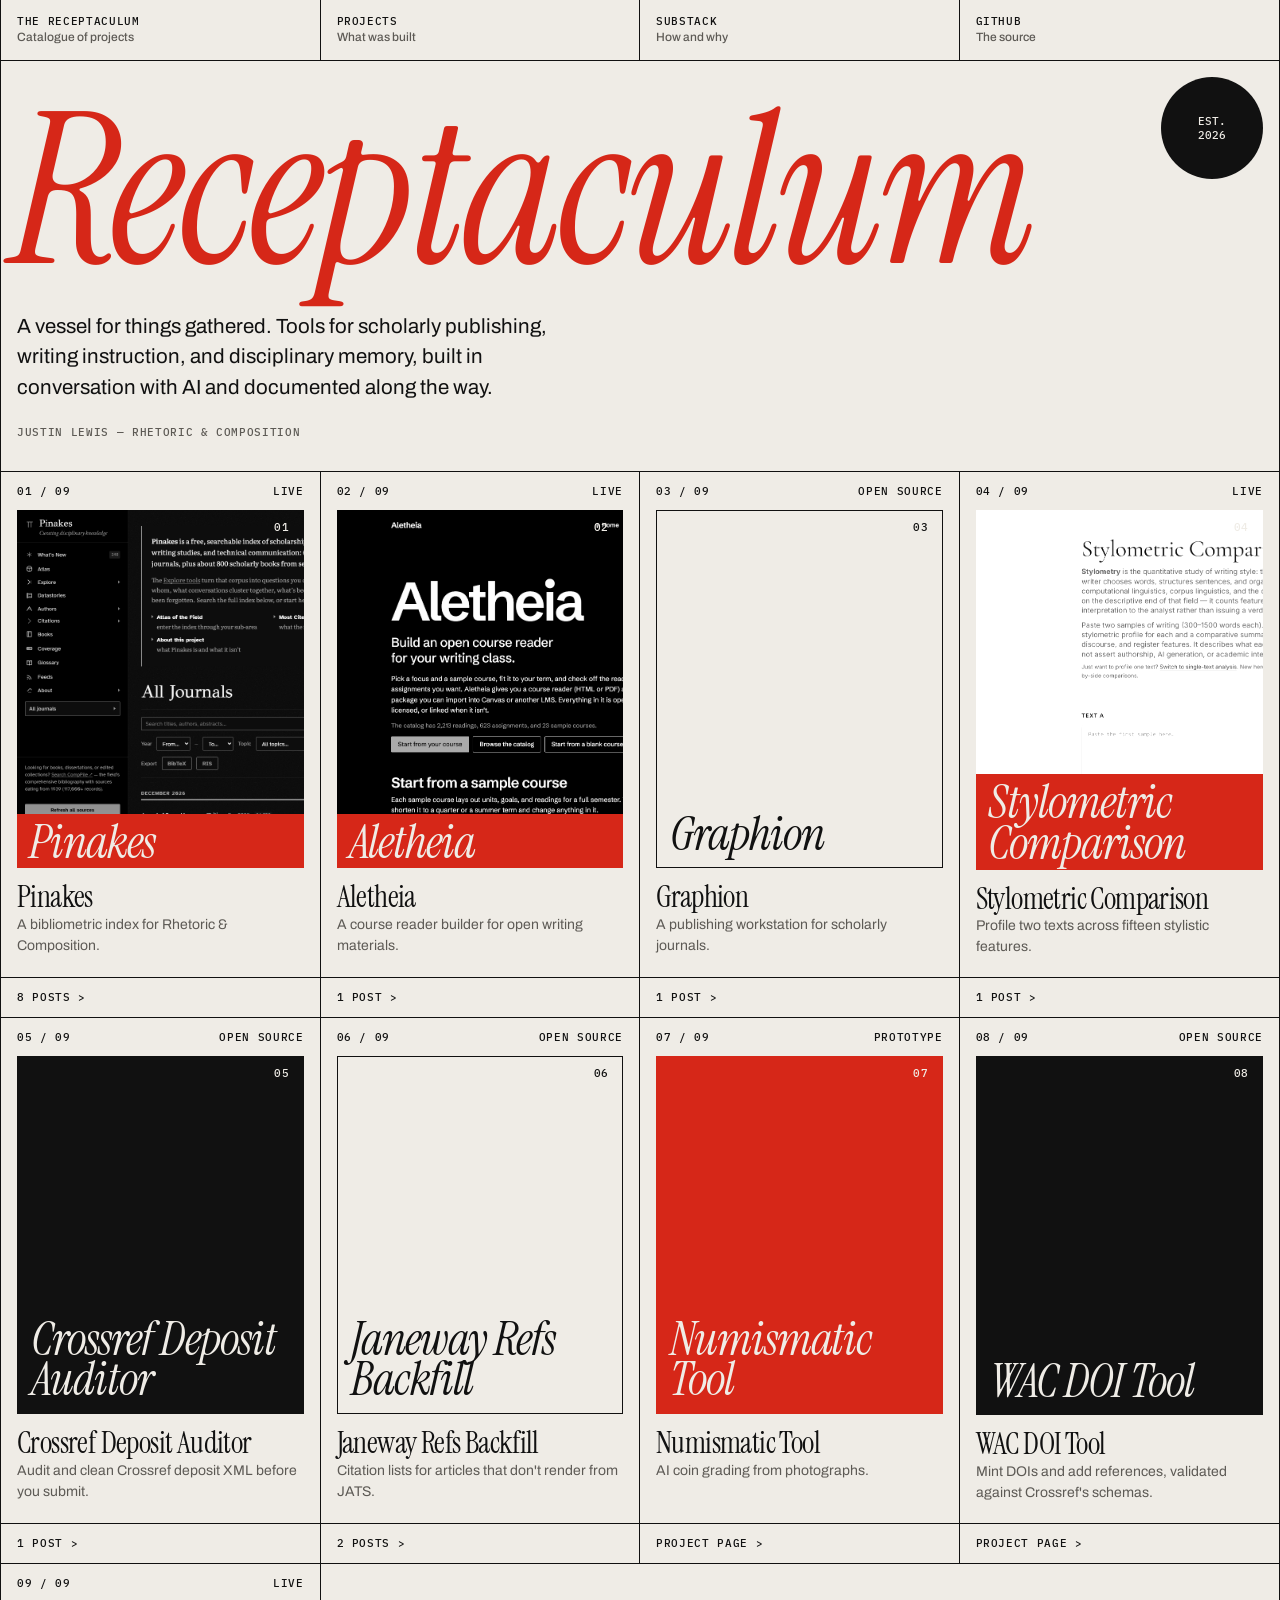
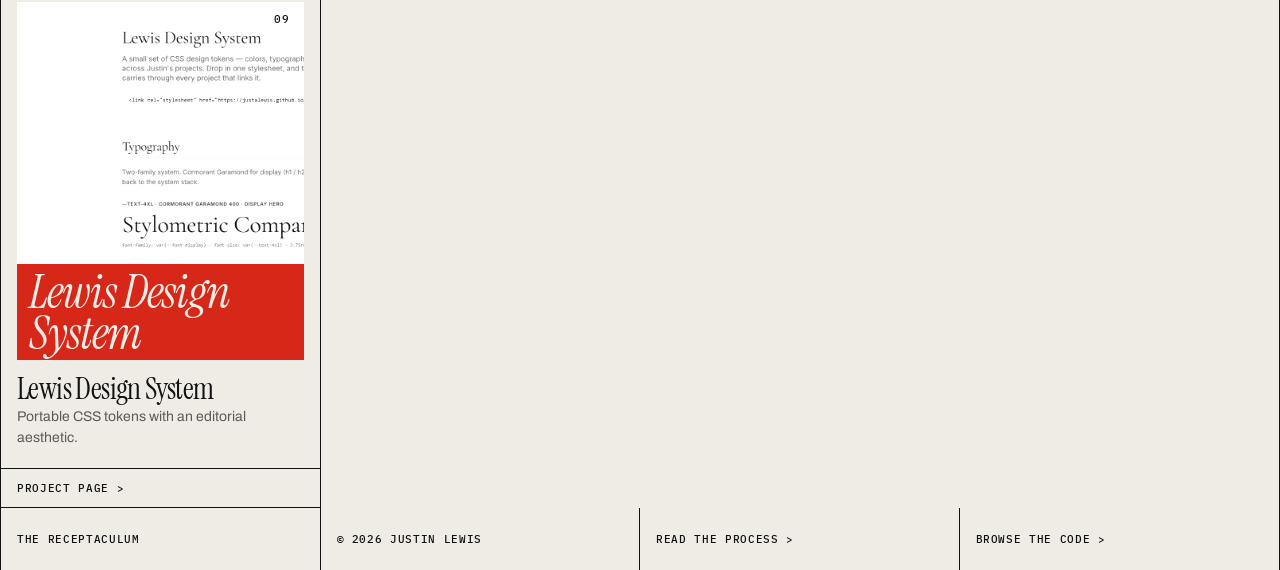
==== index.html @ e4138d4d "Initial site: card grid, project pages, project data Co-Authored-By: Claude Sonnet 5.5 <noreply@anth" ====
<!doctype html>
<html lang="en">
<head>
<meta charset="utf-8">
<meta name="viewport" content="width=device-width,initial-scale=1">
<title>The Receptaculum</title>
<meta name="description" content="Justin Lewis's catalogue of tools built with AI: scholarly infrastructure, writing pedagogy, and publishing.">
<link rel="stylesheet" href="style.css">
</head>
<body>
<div class="wrap">
  <header class="top mono">
    <a href="index.html">The Receptaculum<small>Catalogue of projects</small></a>
    <a href="#projects">Projects<small>What was built</small></a>
    <a id="sub" href="#">Substack<small>How and why</small></a>
    <a id="gh" href="#">GitHub<small>The source</small></a>
  </header>
  <section class="hero">
    <div class="star">Est.<br>2026</div>
    <h1 class="display">Receptaculum</h1>
    <p>A vessel for things gathered. Tools for scholarly publishing, writing instruction, and disciplinary memory, built in conversation with AI and documented along the way.</p>
    <div class="label by">Justin Lewis &mdash; Rhetoric &amp; Composition</div>
  </section>
  <main id="projects" class="grid"></main>
  <footer class="mono">
    <div>The Receptaculum</div>
    <div>&copy; 2026 Justin Lewis</div>
    <div><a id="sub2" href="#">Read the process &gt;</a></div>
    <div><a id="gh2" href="#">Browse the code &gt;</a></div>
  </footer>
</div>
<script src="data/projects.js"></script>
<script src="app.js"></script>
<script>renderIndex()</script>
</body>
</html>
---- style.css ----
@import url("https://fonts.googleapis.com/css2?family=Instrument+Serif:ital@0;1&family=IBM+Plex+Mono:wght@400;500&family=Archivo:wght@400;500;700&display=swap");
:root{--paper:#efece6;--ink:#111;--red:#d62718;--rule:#111;--mute:#5d5a55}
*{box-sizing:border-box;margin:0}
html{background:var(--paper)}
body{background:var(--paper);color:var(--ink);font:400 16px/1.5 Archivo,system-ui,sans-serif;-webkit-font-smoothing:antialiased}
a{color:inherit;text-decoration:none}
.mono,.label{font:500 11px/1.3 "IBM Plex Mono",monospace;text-transform:uppercase;letter-spacing:.06em}
.display{font-family:"Instrument Serif",serif;font-weight:400;letter-spacing:-.02em;line-height:.86}
.wrap{max-width:1600px;margin:0 auto;border-left:1px solid var(--rule);border-right:1px solid var(--rule)}
header.top{display:grid;grid-template-columns:repeat(4,1fr);border-bottom:1px solid var(--rule)}
header.top>*{padding:14px 16px;border-right:1px solid var(--rule)}
header.top>*:last-child{border-right:0}
header.top a:hover{color:var(--red)}
header.top small{display:block;color:var(--mute);font-family:Archivo;text-transform:none;letter-spacing:0;font-size:12px;margin-top:2px}
.hero{position:relative;padding:40px 16px 32px;border-bottom:1px solid var(--rule);overflow:hidden}
.hero h1{font-size:clamp(70px,16.5vw,300px);color:var(--red);font-style:italic;margin-left:-.03em}
.hero p{max-width:560px;font-size:clamp(17px,1.6vw,22px);margin-top:28px}
.hero .by{margin-top:22px;color:var(--mute)}
.hero .star{position:absolute;right:16px;top:16px;width:clamp(60px,8vw,120px);aspect-ratio:1;background:var(--ink);color:var(--paper);display:grid;place-items:center;font:500 11px "IBM Plex Mono";text-transform:uppercase;text-align:center;border-radius:50%}
.grid{display:grid;grid-template-columns:repeat(4,1fr)}
.card{display:flex;flex-direction:column;border-right:1px solid var(--rule);border-bottom:1px solid var(--rule);min-height:520px;background:var(--paper);transition:background .15s}
.card:nth-child(4n){border-right:0}
.card .meta{display:flex;justify-content:space-between;padding:12px 16px}
.card .plate{margin:0 16px;aspect-ratio:4/5;position:relative;overflow:hidden;display:flex;align-items:flex-end;padding:14px}
.card .plate img{position:absolute;inset:0;width:100%;height:100%;object-fit:cover;filter:grayscale(1) contrast(1.15);transition:filter .2s}
.card:hover .plate img{filter:none}
.plate.red{background:var(--red);color:var(--paper)}.plate.ink{background:var(--ink);color:var(--paper)}.plate.paper{background:var(--paper);color:var(--ink);box-shadow:inset 0 0 0 1px var(--ink)}
.plate .t{position:relative;font-size:clamp(34px,3.7vw,68px);font-style:italic;overflow-wrap:break-word;hyphens:none}
.plate .band{background:var(--red);color:var(--paper);padding:8px 12px 6px;margin:-14px;width:calc(100% + 28px)}
.card .plate img{object-position:top left}
.plate .no{position:absolute;top:10px;right:14px;font:500 11px "IBM Plex Mono"}
.card h2{font-size:30px;padding:16px 16px 4px;font-weight:400}
.card p.tag{padding:0 16px 20px;color:var(--mute);font-size:14px;flex:1}
.card .go{padding:12px 16px;border-top:1px solid var(--rule)}
.card:hover{background:var(--ink);color:var(--paper)}.card:hover .go{color:var(--red)}.card:hover p.tag{color:#bbb}
footer{display:grid;grid-template-columns:repeat(4,1fr)}
footer>*{padding:24px 16px;border-right:1px solid var(--rule)}footer>*:last-child{border-right:0}
footer a:hover{color:var(--red)}
.back{padding:14px 16px;border-bottom:1px solid var(--rule);display:block}.back:hover{color:var(--red)}
.p-head{display:grid;grid-template-columns:3fr 1fr;border-bottom:1px solid var(--rule)}
.p-head h1{font-size:clamp(60px,11vw,200px);font-style:italic;padding:28px 16px 20px;color:var(--red);overflow-wrap:anywhere}
.p-head .side{border-left:1px solid var(--rule);padding:16px;display:flex;flex-direction:column;gap:14px}
.p-body{display:grid;grid-template-columns:repeat(4,1fr)}
.p-body>section{padding:20px 16px 32px;border-right:1px solid var(--rule);border-bottom:1px solid var(--rule)}.p-body>section:last-child{border-right:0}
.p-body .lead{grid-column:span 2;font-size:clamp(18px,1.8vw,24px);line-height:1.35}
.p-body .lead .display{font-size:clamp(40px,4.5vw,72px);line-height:.95;display:block;margin-bottom:20px}
.shot{aspect-ratio:16/10;margin-top:24px}
.shot img{width:100%;height:100%;object-fit:cover;filter:grayscale(1) contrast(1.1)}
.btn{display:block;border:1px solid var(--ink);padding:12px 14px;margin-top:10px}.btn:hover{background:var(--ink);color:var(--paper)}.btn.red{background:var(--red);border-color:var(--red);color:var(--paper)}.btn.red:hover{background:var(--ink);border-color:var(--ink)}
.posts li{list-style:none;border-top:1px solid var(--rule);padding:12px 0}.posts li:last-child{border-bottom:1px solid var(--rule)}
.posts a{font:400 21px/1.15 "Instrument Serif",serif;display:block;margin-bottom:4px}.posts a:hover{color:var(--red)}
.chips{display:flex;flex-wrap:wrap;gap:6px}.chips span{border:1px solid var(--ink);padding:3px 8px}
.empty{color:var(--mute)}
@media(max-width:1000px){.grid,footer,header.top,.p-body{grid-template-columns:repeat(2,1fr)}
.card:nth-child(4n){border-right:1px solid var(--rule)}.card:nth-child(2n){border-right:0}
.p-body>section:nth-child(2n){border-right:0}.p-body .lead{grid-column:span 2}
header.top>*:nth-child(2){border-right:0}header.top>*{border-bottom:1px solid var(--rule)}}
@media(max-width:560px){.grid,footer,header.top,.p-body,.p-head{grid-template-columns:1fr}
.card,.card:nth-child(n){border-right:0;min-height:0}header.top>*,footer>*,.p-body>section{border-right:0}
.p-head .side{border-left:0;border-top:1px solid var(--rule)}.p-body .lead{grid-column:auto}}
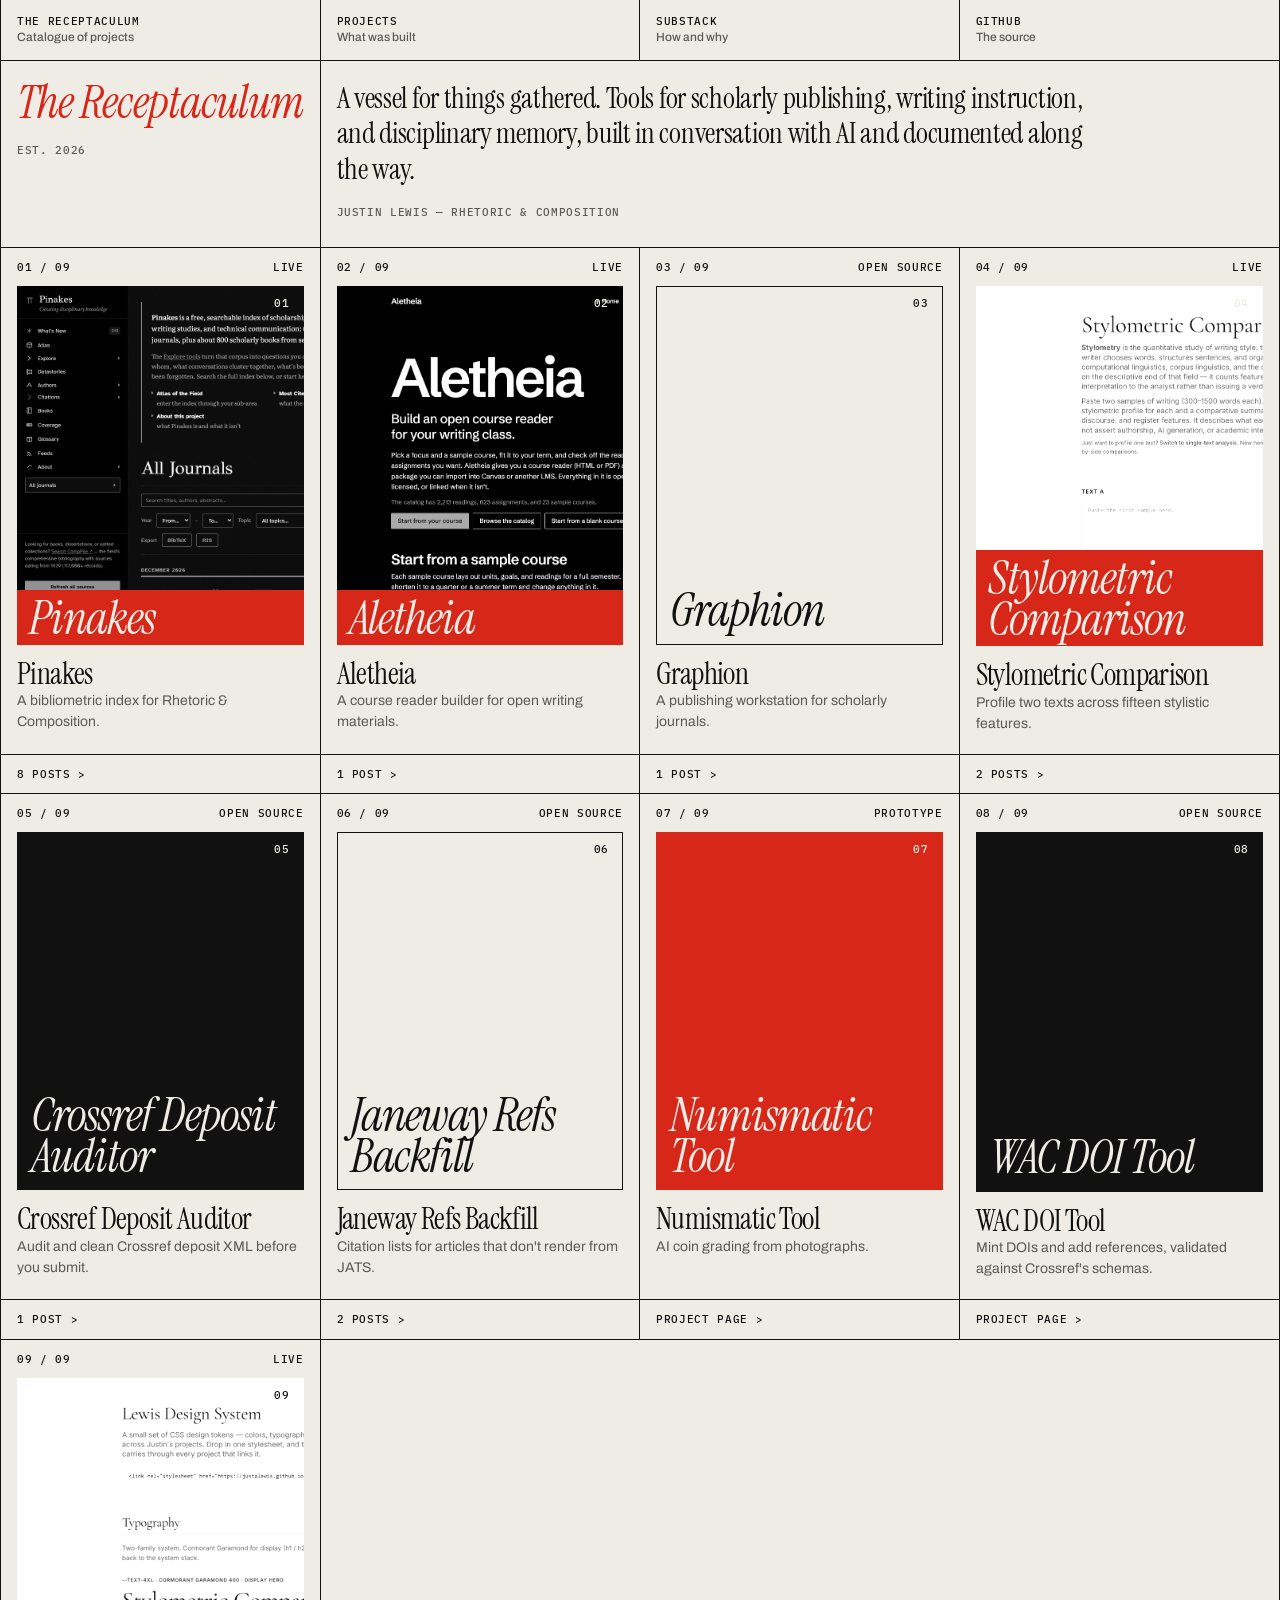
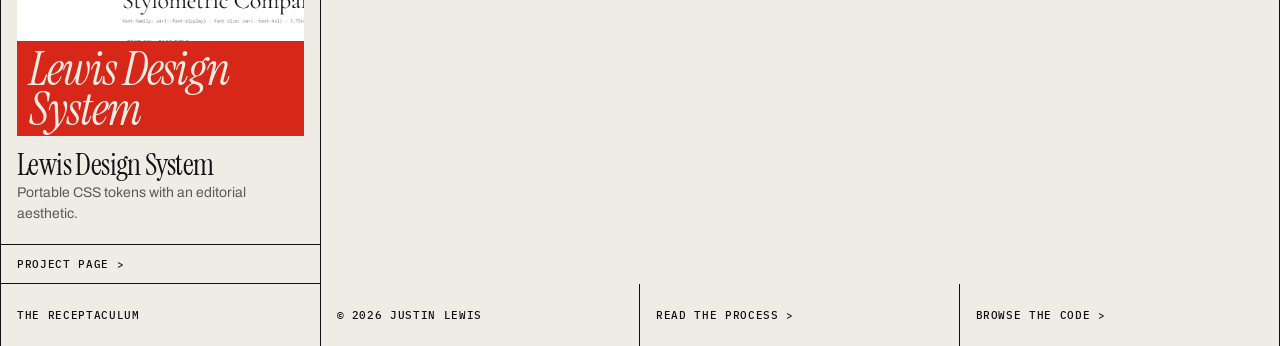
==== commit 092b50ba: "Quiet home wordmark, fuller Graphion and Stylometric pages Co-Authored-By: Claude Sonnet 5.5 <norepl" ====
--- a/index.html
+++ b/index.html
@@ -16,10 +16,9 @@
     <a id="gh" href="#">GitHub<small>The source</small></a>
   </header>
   <section class="hero">
-    <div class="star">Est.<br>2026</div>
-    <h1 class="display">Receptaculum</h1>
-    <p>A vessel for things gathered. Tools for scholarly publishing, writing instruction, and disciplinary memory, built in conversation with AI and documented along the way.</p>
-    <div class="label by">Justin Lewis &mdash; Rhetoric &amp; Composition</div>
+    <div class="id"><h1 class="display">The Receptaculum</h1><div class="label by">Est. 2026</div></div>
+    <div><p>A vessel for things gathered. Tools for scholarly publishing, writing instruction, and disciplinary memory, built in conversation with AI and documented along the way.</p>
+    <div class="label by">Justin Lewis &mdash; Rhetoric &amp; Composition</div></div>
   </section>
   <main id="projects" class="grid"></main>
   <footer class="mono">
--- a/style.css
+++ b/style.css
@@ -12,11 +12,13 @@
 header.top>*:last-child{border-right:0}
 header.top a:hover{color:var(--red)}
 header.top small{display:block;color:var(--mute);font-family:Archivo;text-transform:none;letter-spacing:0;font-size:12px;margin-top:2px}
-.hero{position:relative;padding:40px 16px 32px;border-bottom:1px solid var(--rule);overflow:hidden}
-.hero h1{font-size:clamp(70px,16.5vw,300px);color:var(--red);font-style:italic;margin-left:-.03em}
-.hero p{max-width:560px;font-size:clamp(17px,1.6vw,22px);margin-top:28px}
-.hero .by{margin-top:22px;color:var(--mute)}
-.hero .star{position:absolute;right:16px;top:16px;width:clamp(60px,8vw,120px);aspect-ratio:1;background:var(--ink);color:var(--paper);display:grid;place-items:center;font:500 11px "IBM Plex Mono";text-transform:uppercase;text-align:center;border-radius:50%}
+.hero{display:grid;grid-template-columns:1fr 3fr;border-bottom:1px solid var(--rule)}
+.hero>*{padding:20px 16px 28px}
+.hero .id{border-right:1px solid var(--rule)}
+.hero h1{font-size:clamp(34px,3.6vw,56px);color:var(--red);font-style:italic;line-height:.95}
+.hero p{max-width:760px;font-size:clamp(20px,2.3vw,34px);line-height:1.2;font-family:"Instrument Serif",serif;letter-spacing:-.01em}
+.hero .by{margin-top:18px;color:var(--mute)}
+@media(max-width:700px){.hero{grid-template-columns:1fr}.hero .id{border-right:0;border-bottom:1px solid var(--rule)}}
 .grid{display:grid;grid-template-columns:repeat(4,1fr)}
 .card{display:flex;flex-direction:column;border-right:1px solid var(--rule);border-bottom:1px solid var(--rule);min-height:520px;background:var(--paper);transition:background .15s}
 .card:nth-child(4n){border-right:0}
@@ -51,6 +53,14 @@
 .posts a{font:400 21px/1.15 "Instrument Serif",serif;display:block;margin-bottom:4px}.posts a:hover{color:var(--red)}
 .chips{display:flex;flex-wrap:wrap;gap:6px}.chips span{border:1px solid var(--ink);padding:3px 8px}
 .empty{color:var(--mute)}
+.pipeline{display:grid;grid-auto-flow:column;grid-auto-columns:1fr;border-bottom:1px solid var(--rule)}
+.pipeline span{padding:14px 16px;border-right:1px solid var(--rule)}.pipeline span:last-child{border-right:0;background:var(--red);color:var(--paper)}
+.details{display:grid;grid-template-columns:repeat(2,1fr)}
+.details section{padding:24px 16px 36px;border-right:1px solid var(--rule);border-bottom:1px solid var(--rule)}.details section:nth-child(2n){border-right:0}
+.details .label{color:var(--red);margin-bottom:14px}
+.details p{font-size:17px;line-height:1.55;max-width:60ch}
+@media(max-width:1000px){.pipeline{grid-auto-flow:row}.pipeline span{border-right:0;border-bottom:1px solid var(--rule)}}
+@media(max-width:700px){.details{grid-template-columns:1fr}.details section{border-right:0}}
 @media(max-width:1000px){.grid,footer,header.top,.p-body{grid-template-columns:repeat(2,1fr)}
 .card:nth-child(4n){border-right:1px solid var(--rule)}.card:nth-child(2n){border-right:0}
 .p-body>section:nth-child(2n){border-right:0}.p-body .lead{grid-column:span 2}
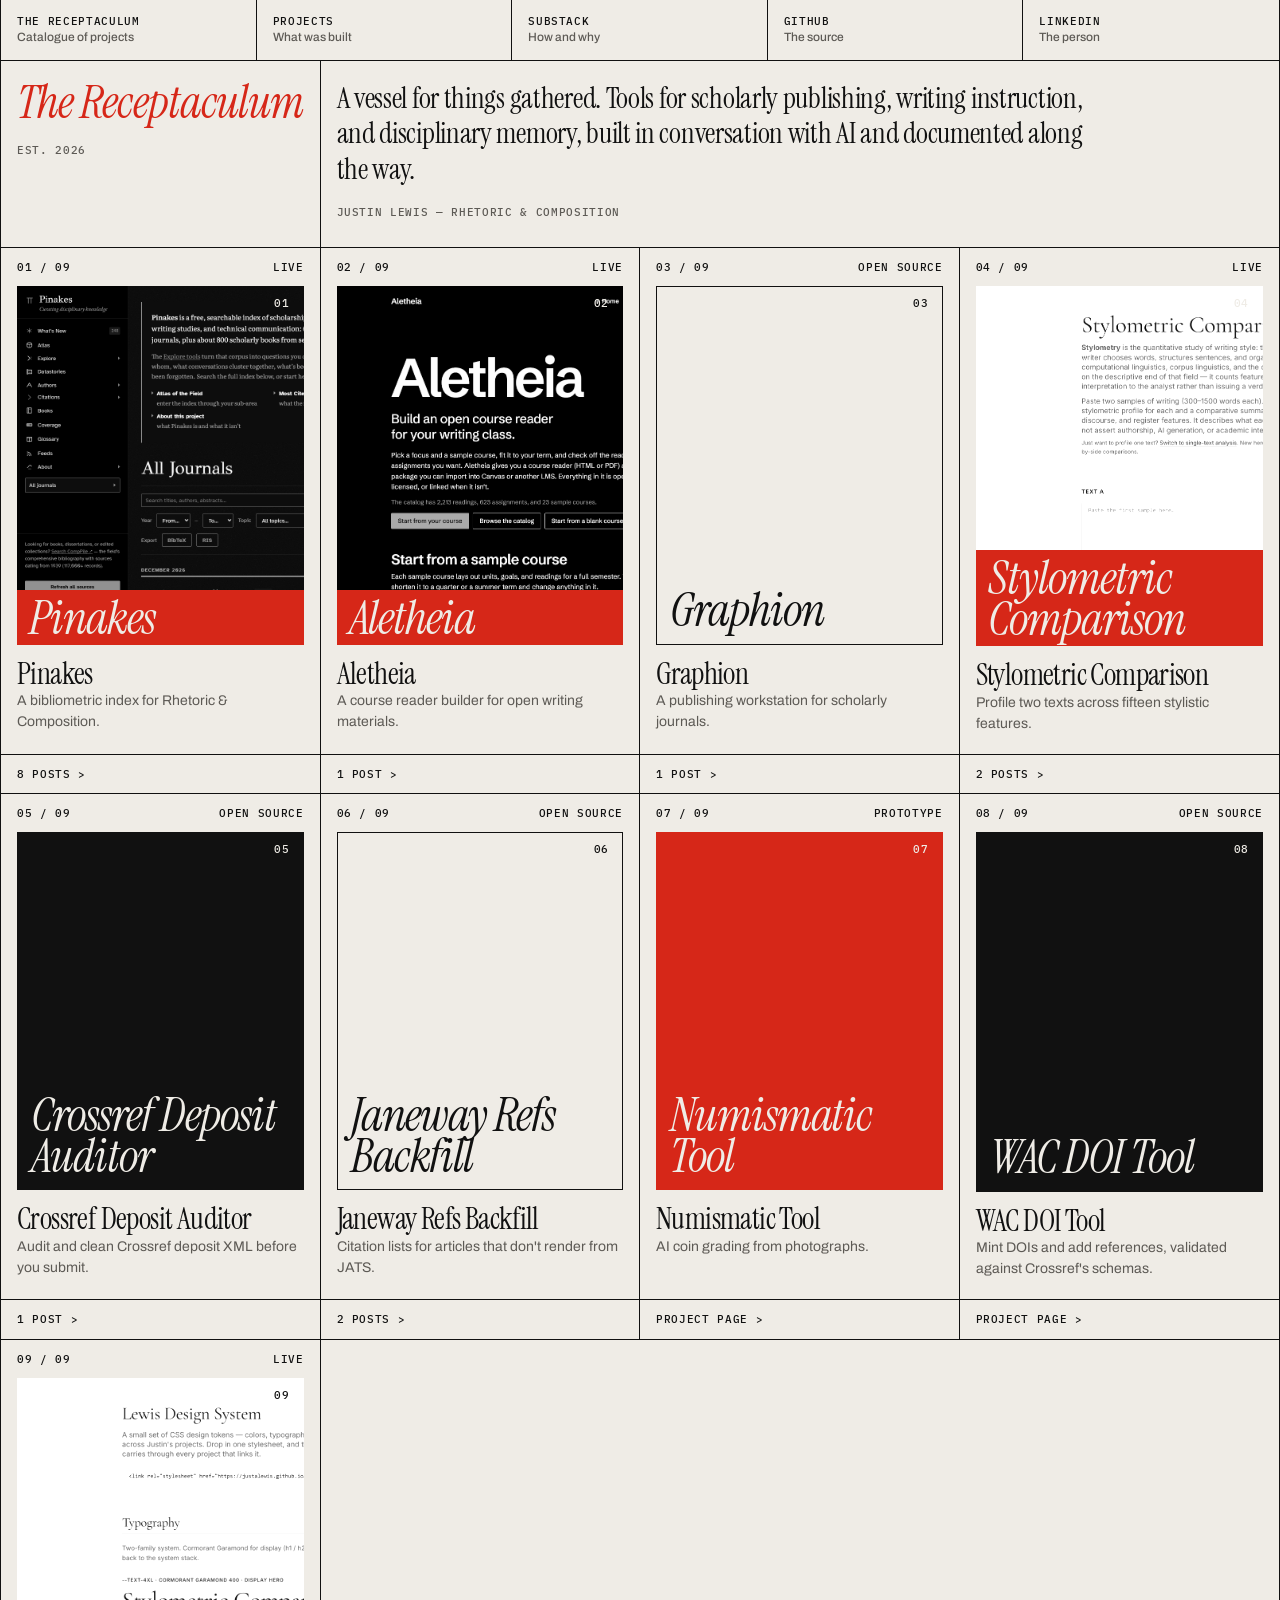
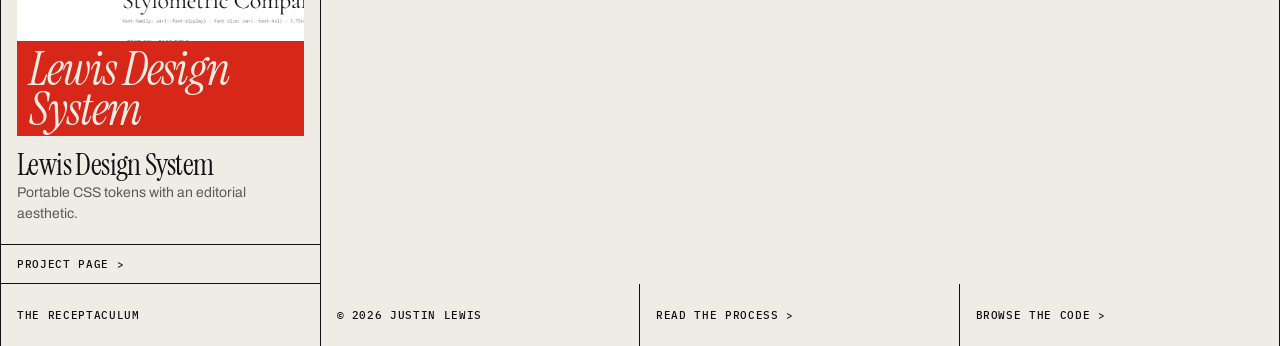
==== commit 16076cf7: "Add LinkedIn to top navigation Co-Authored-By: Claude Sonnet 5.5 <noreply@anthropic.com>" ====
--- a/index.html
+++ b/index.html
@@ -14,6 +14,7 @@
     <a href="#projects">Projects<small>What was built</small></a>
     <a id="sub" href="#">Substack<small>How and why</small></a>
     <a id="gh" href="#">GitHub<small>The source</small></a>
+    <a id="li" href="#" target="_blank" rel="noopener">LinkedIn<small>The person</small></a>
   </header>
   <section class="hero">
     <div class="id"><h1 class="display">The Receptaculum</h1><div class="label by">Est. 2026</div></div>
--- a/style.css
+++ b/style.css
@@ -7,7 +7,7 @@
 .mono,.label{font:500 11px/1.3 "IBM Plex Mono",monospace;text-transform:uppercase;letter-spacing:.06em}
 .display{font-family:"Instrument Serif",serif;font-weight:400;letter-spacing:-.02em;line-height:.86}
 .wrap{max-width:1600px;margin:0 auto;border-left:1px solid var(--rule);border-right:1px solid var(--rule)}
-header.top{display:grid;grid-template-columns:repeat(4,1fr);border-bottom:1px solid var(--rule)}
+header.top{display:grid;grid-template-columns:repeat(5,1fr);border-bottom:1px solid var(--rule)}
 header.top>*{padding:14px 16px;border-right:1px solid var(--rule)}
 header.top>*:last-child{border-right:0}
 header.top a:hover{color:var(--red)}
@@ -64,7 +64,7 @@
 @media(max-width:1000px){.grid,footer,header.top,.p-body{grid-template-columns:repeat(2,1fr)}
 .card:nth-child(4n){border-right:1px solid var(--rule)}.card:nth-child(2n){border-right:0}
 .p-body>section:nth-child(2n){border-right:0}.p-body .lead{grid-column:span 2}
-header.top>*:nth-child(2){border-right:0}header.top>*{border-bottom:1px solid var(--rule)}}
+header.top>*:nth-child(2),header.top>*:nth-child(4){border-right:0}header.top>*{border-bottom:1px solid var(--rule)}header.top>*:nth-child(5){grid-column:span 2}}
 @media(max-width:560px){.grid,footer,header.top,.p-body,.p-head{grid-template-columns:1fr}
 .card,.card:nth-child(n){border-right:0;min-height:0}header.top>*,footer>*,.p-body>section{border-right:0}
 .p-head .side{border-left:0;border-top:1px solid var(--rule)}.p-body .lead{grid-column:auto}}
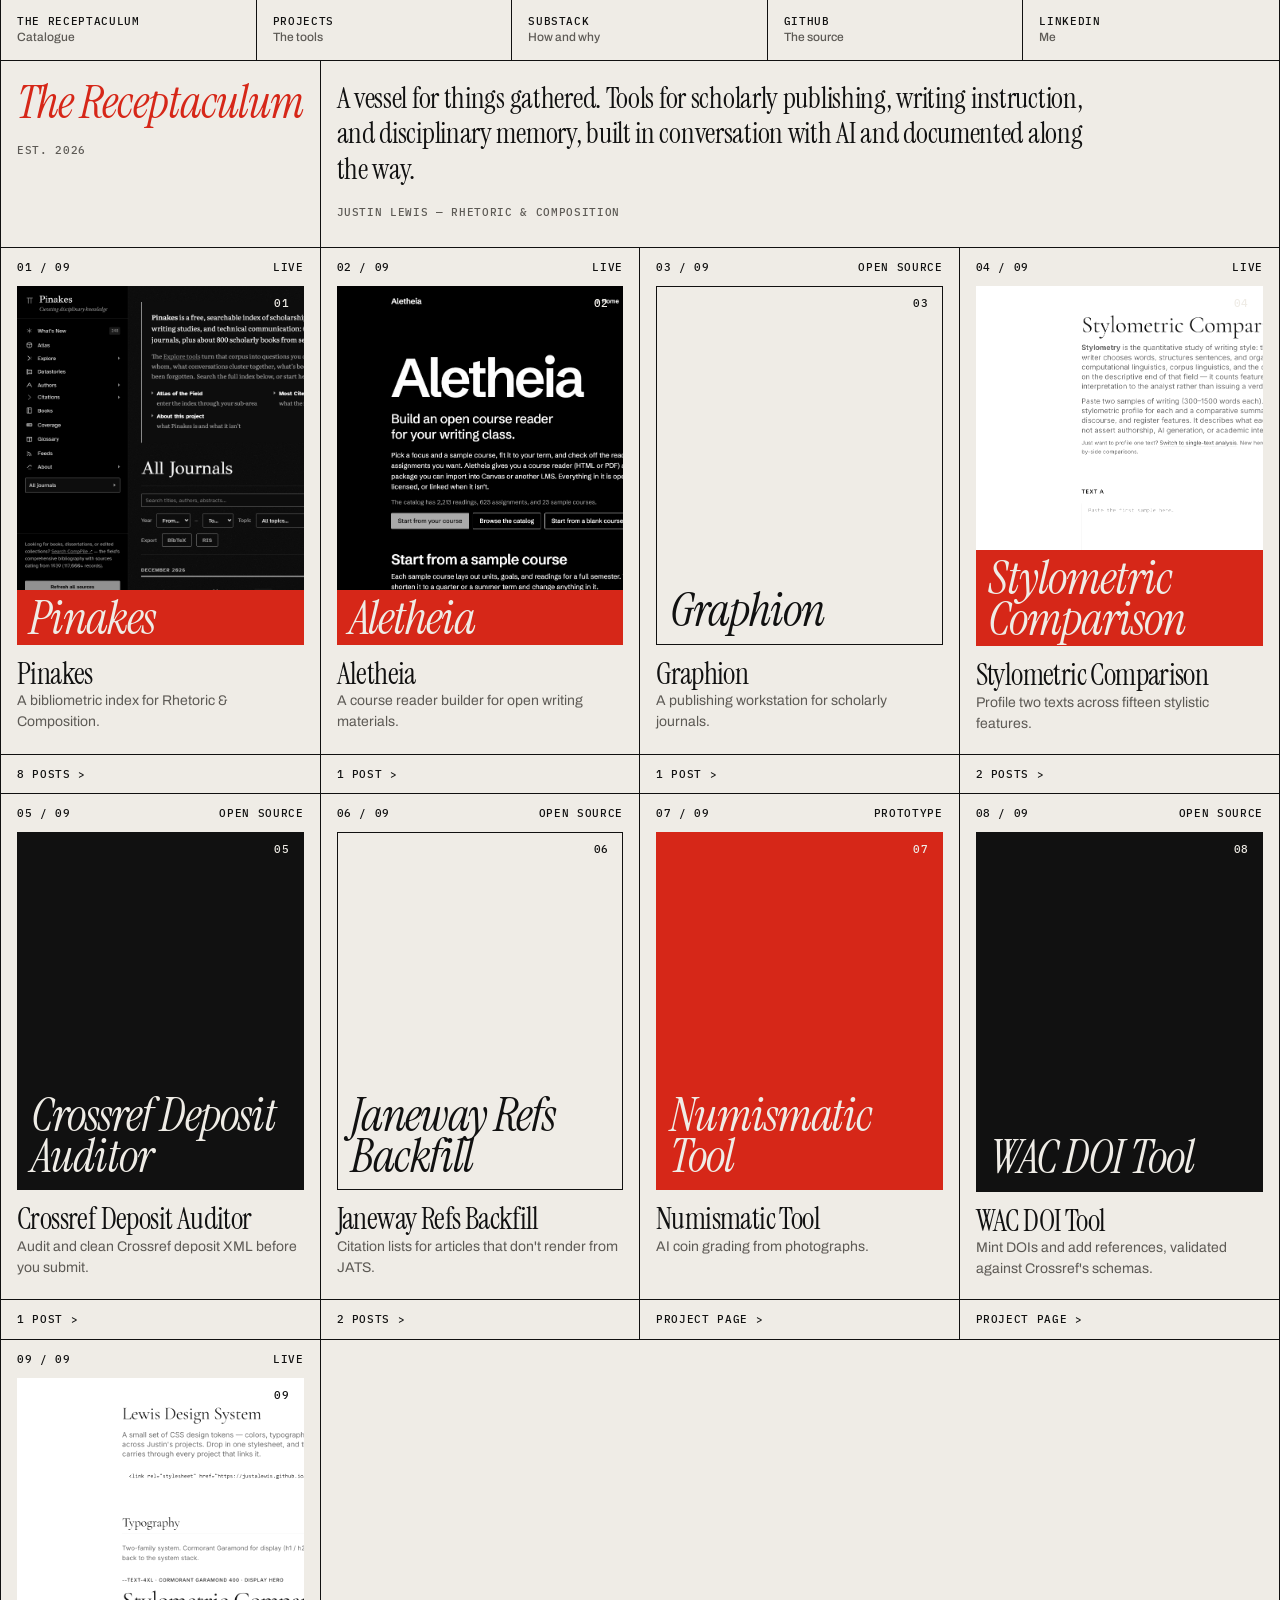
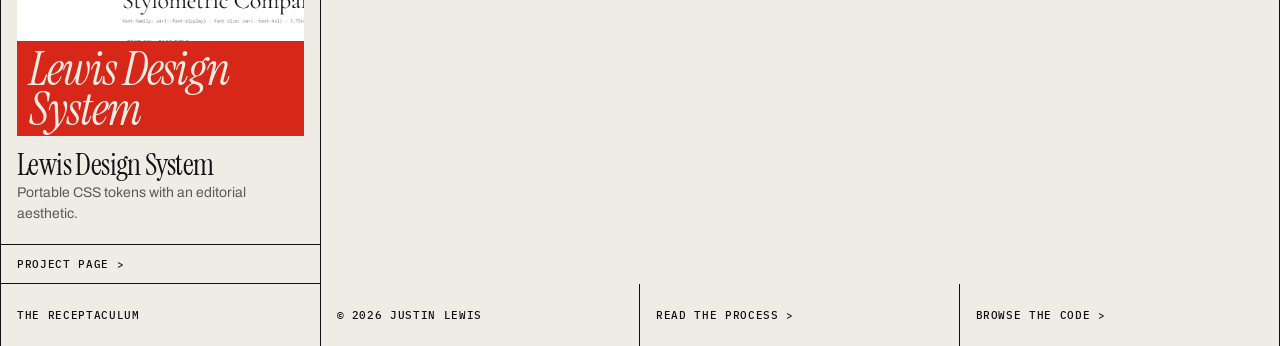
==== commit cfc99f2a: "Update header subtitles Co-Authored-By: Claude Sonnet 5.5 <noreply@anthropic.com>" ====
--- a/index.html
+++ b/index.html
@@ -10,11 +10,11 @@
 <body>
 <div class="wrap">
   <header class="top mono">
-    <a href="index.html">The Receptaculum<small>Catalogue of projects</small></a>
-    <a href="#projects">Projects<small>What was built</small></a>
+    <a href="index.html">The Receptaculum<small>Catalogue</small></a>
+    <a href="#projects">Projects<small>The tools</small></a>
     <a id="sub" href="#">Substack<small>How and why</small></a>
     <a id="gh" href="#">GitHub<small>The source</small></a>
-    <a id="li" href="#" target="_blank" rel="noopener">LinkedIn<small>The person</small></a>
+    <a id="li" href="#" target="_blank" rel="noopener">LinkedIn<small>Me</small></a>
   </header>
   <section class="hero">
     <div class="id"><h1 class="display">The Receptaculum</h1><div class="label by">Est. 2026</div></div>
